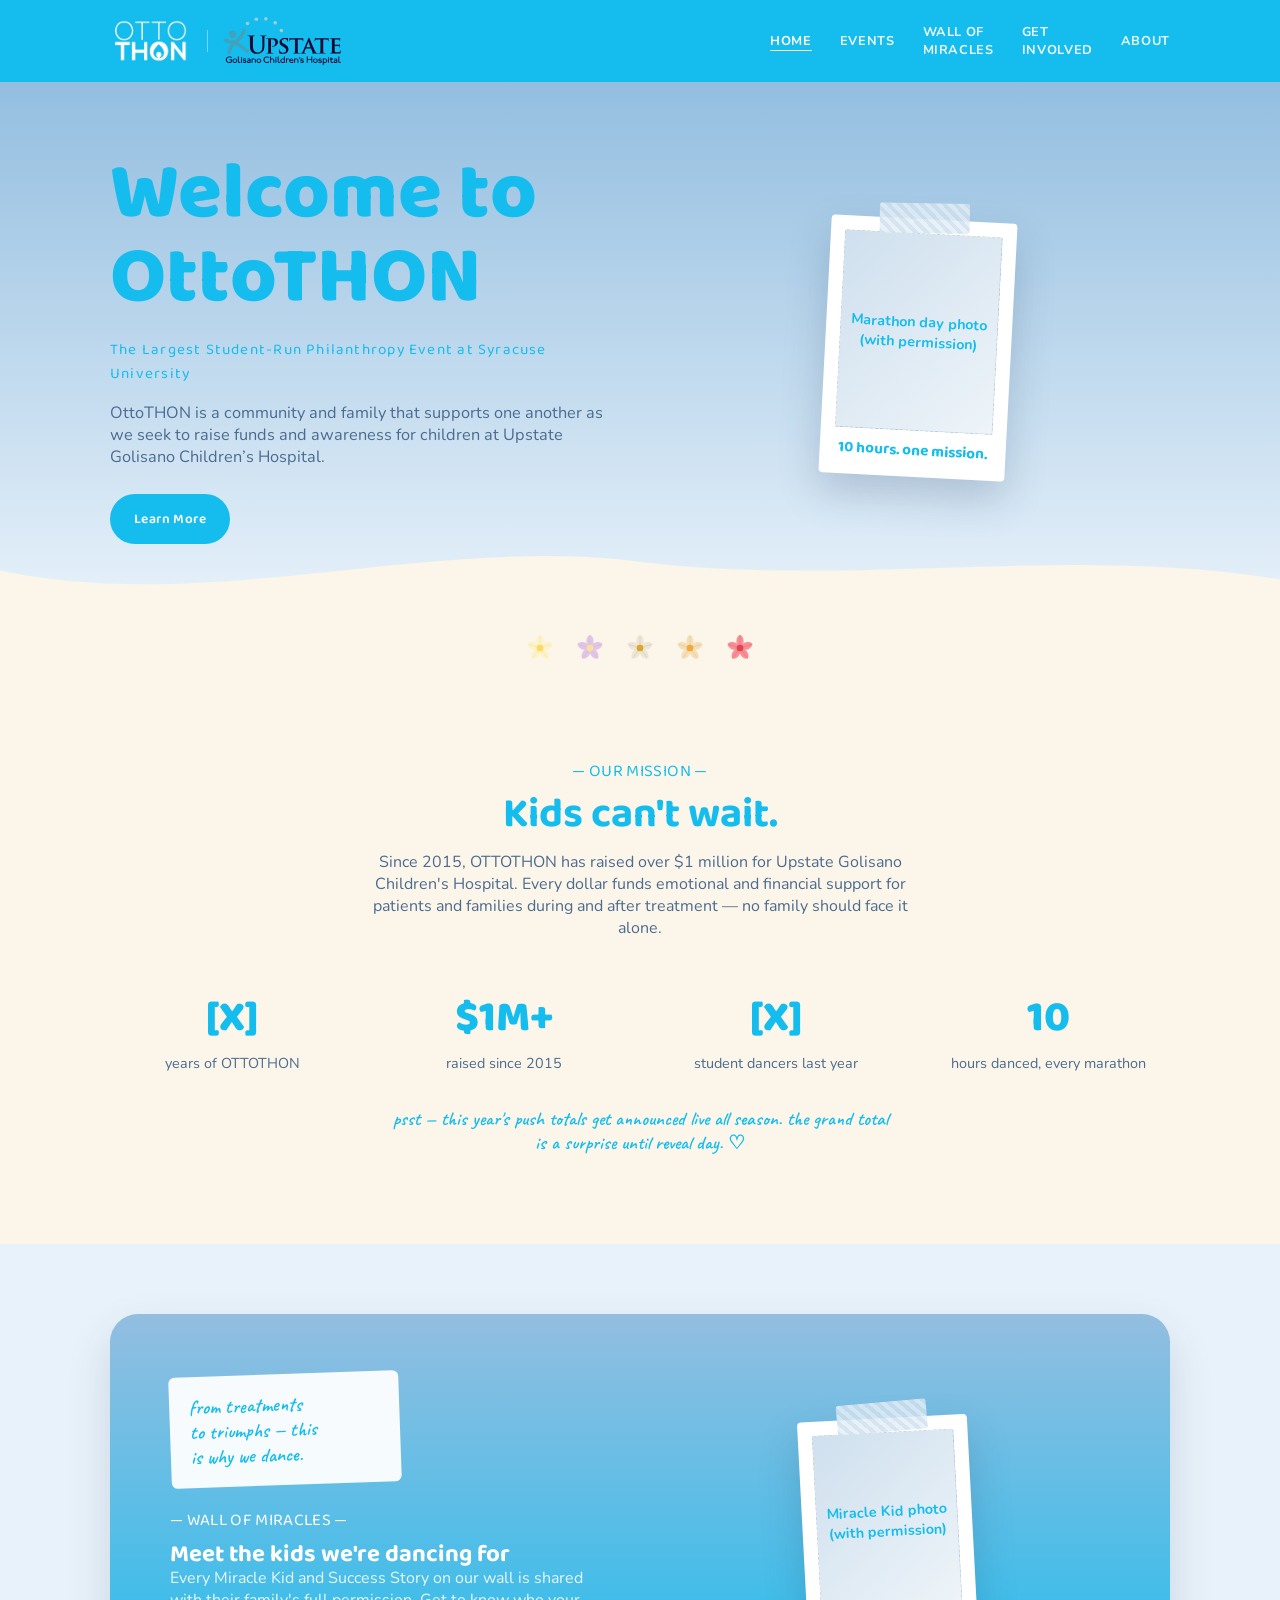
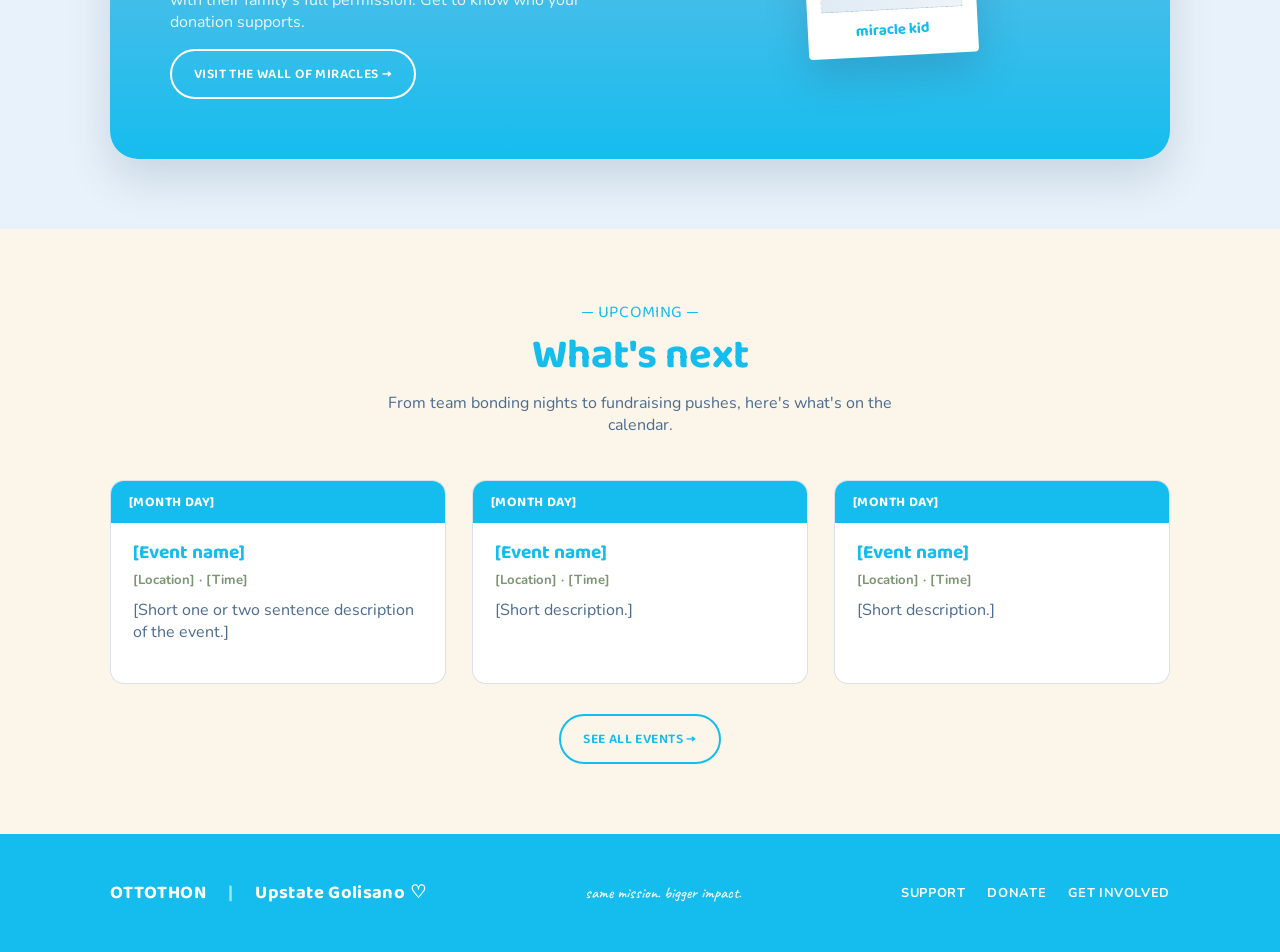
==== index.html @ 4beede55 "first release" ====
<!DOCTYPE html>
<html lang="en">
<head>
<meta charset="UTF-8">
<meta name="viewport" content="width=device-width, initial-scale=1.0">
<title>OTTOTHON — Syracuse University Dance Marathon</title>
<link rel="preconnect" href="https://fonts.googleapis.com">
<link href="https://fonts.googleapis.com/css2?family=Baloo+2:wght@500;600;700;800&family=Caveat:wght@500;600;700&family=Nunito:wght@400;600;700;800&display=swap" rel="stylesheet">
<link rel="stylesheet" href="assets/styles.css">
</head>
<body>

<nav class="top">
  <div class="wrap">
    <div class="brand">
      <img src="../assets/749207705_18607104256026559_2915034686846675361_n.jpg" style="width:13%;height:13%">
      <div class="divider-line"></div>
      <a href="https://www.upstate.edu/gch/">
        <img src="../assets/rwd-golisano-logo.svg" style="width:50%;height:50%">
      </a>
    </div>
    <div class="links">
      <a href="../index.html" data-page="index.html">HOME</a>
      <a href="events.html" data-page="events.html">EVENTS</a>
      <a href="wall-of-miracles.html" data-page="wall-of-miracles.html">WALL OF MIRACLES</a>
      <a href="get-involved.html" data-page="get-involved.html">GET INVOLVED</a>
      <a href="about.html" data-page="about.html">ABOUT</a>
    </div>
  </div>
</nav>

<header class="page-hero" style="padding:70px 0 70px;">

  <div class="wrap">
    <!--<svg class="daisy-flower" style="width:70px; top:1%; left:5%;" viewBox="0 0 100 100"><g fill="#FCF3C7"><path d="M50,50 C33,41 33,10 50,3 C67,10 67,41 50,50 Z"/><path d="M50,50 C33,41 33,10 50,3 C67,10 67,41 50,50 Z" transform="rotate(72 50 50)"/><path d="M50,50 C33,41 33,10 50,3 C67,10 67,41 50,50 Z" transform="rotate(144 50 50)"/><path d="M50,50 C33,41 33,10 50,3 C67,10 67,41 50,50 Z" transform="rotate(216 50 50)"/><path d="M50,50 C33,41 33,10 50,3 C67,10 67,41 50,50 Z" transform="rotate(288 50 50)"/></g><g stroke="#E8B84B" stroke-width="1.4" opacity="0.4" fill="none"><path d="M50,50 L50,8"/><path d="M50,50 L50,8" transform="rotate(72 50 50)"/><path d="M50,50 L50,8" transform="rotate(144 50 50)"/><path d="M50,50 L50,8" transform="rotate(216 50 50)"/><path d="M50,50 L50,8" transform="rotate(288 50 50)"/></g><circle cx="50" cy="50" r="12" fill="#FFD966"/></svg>
    <svg class="daisy-flower" style="width:46px; top:56%; right:7%;" viewBox="0 0 100 100"><g fill="#F98E96"><path d="M50,50 C33,41 33,10 50,3 C67,10 67,41 50,50 Z"/><path d="M50,50 C33,41 33,10 50,3 C67,10 67,41 50,50 Z" transform="rotate(72 50 50)"/><path d="M50,50 C33,41 33,10 50,3 C67,10 67,41 50,50 Z" transform="rotate(144 50 50)"/><path d="M50,50 C33,41 33,10 50,3 C67,10 67,41 50,50 Z" transform="rotate(216 50 50)"/><path d="M50,50 C33,41 33,10 50,3 C67,10 67,41 50,50 Z" transform="rotate(288 50 50)"/></g><g stroke="#B5202A" stroke-width="1.4" opacity="0.4" fill="none"><path d="M50,50 L50,8"/><path d="M50,50 L50,8" transform="rotate(72 50 50)"/><path d="M50,50 L50,8" transform="rotate(144 50 50)"/><path d="M50,50 L50,8" transform="rotate(216 50 50)"/><path d="M50,50 L50,8" transform="rotate(288 50 50)"/></g><circle cx="50" cy="50" r="12" fill="#E0464F"/></svg>
  --> <div class="two-col">
      <div style="position:relative;">
        <h1 style="font-size:clamp(3rem,7vw,5rem); font-weight:800;">Welcome to OttoTHON</h1>
        <div class="eyebrow" style="margin-top:18px; letter-spacing:0.08em;">The Largest Student-Run Philanthropy Event at Syracuse University</div>
        <p style="margin-top:16px; font-size:1.02rem;">OttoTHON is a community and family that supports one another as we seek to raise funds and awareness for children at Upstate Golisano Children’s Hospital. </p>
        <div style="display:flex; gap:14px; flex-wrap:wrap; margin-top:26px;">
          <a href="pages/about.html" class="btn solid">Learn More</a>
        </div>
      </div>
      <div class="polaroid">
        <div class="tape"></div>
        <div class="ph">Marathon day photo<br>(with permission)</div>
        <div class="cap">10 hours. one mission.</div>
      </div>
      
    </div>
  </div>

  <svg class="wave-bottom" viewBox="0 0 1440 90" preserveAspectRatio="none">
    <path d="M0,40 C240,90 480,0 720,30 C960,60 1200,10 1440,50 L1440,90 L0,90 Z" fill="#FBF6E9"/>
  </svg>
</header>
<div class="daisy-divider"><svg class="daisy-flower" style="width:28px; position:static;" viewBox="0 0 100 100"><g fill="#FCF3C7"><path d="M50,50 C33,41 33,10 50,3 C67,10 67,41 50,50 Z"/><path d="M50,50 C33,41 33,10 50,3 C67,10 67,41 50,50 Z" transform="rotate(72 50 50)"/><path d="M50,50 C33,41 33,10 50,3 C67,10 67,41 50,50 Z" transform="rotate(144 50 50)"/><path d="M50,50 C33,41 33,10 50,3 C67,10 67,41 50,50 Z" transform="rotate(216 50 50)"/><path d="M50,50 C33,41 33,10 50,3 C67,10 67,41 50,50 Z" transform="rotate(288 50 50)"/></g><g stroke="#E8B84B" stroke-width="1.4" opacity="0.4" fill="none"><path d="M50,50 L50,8"/><path d="M50,50 L50,8" transform="rotate(72 50 50)"/><path d="M50,50 L50,8" transform="rotate(144 50 50)"/><path d="M50,50 L50,8" transform="rotate(216 50 50)"/><path d="M50,50 L50,8" transform="rotate(288 50 50)"/></g><circle cx="50" cy="50" r="12" fill="#FFD966"/></svg><svg class="daisy-flower" style="width:28px; position:static;" viewBox="0 0 100 100"><g fill="#DFC6E9"><path d="M50,50 C33,41 33,10 50,3 C67,10 67,41 50,50 Z"/><path d="M50,50 C33,41 33,10 50,3 C67,10 67,41 50,50 Z" transform="rotate(72 50 50)"/><path d="M50,50 C33,41 33,10 50,3 C67,10 67,41 50,50 Z" transform="rotate(144 50 50)"/><path d="M50,50 C33,41 33,10 50,3 C67,10 67,41 50,50 Z" transform="rotate(216 50 50)"/><path d="M50,50 C33,41 33,10 50,3 C67,10 67,41 50,50 Z" transform="rotate(288 50 50)"/></g><g stroke="#D9A63B" stroke-width="1.4" opacity="0.4" fill="none"><path d="M50,50 L50,8"/><path d="M50,50 L50,8" transform="rotate(72 50 50)"/><path d="M50,50 L50,8" transform="rotate(144 50 50)"/><path d="M50,50 L50,8" transform="rotate(216 50 50)"/><path d="M50,50 L50,8" transform="rotate(288 50 50)"/></g><circle cx="50" cy="50" r="12" fill="#F7E29C"/></svg><svg class="daisy-flower" style="width:28px; position:static;" viewBox="0 0 100 100"><g fill="#EBE6D6"><path d="M50,50 C33,41 33,10 50,3 C67,10 67,41 50,50 Z"/><path d="M50,50 C33,41 33,10 50,3 C67,10 67,41 50,50 Z" transform="rotate(72 50 50)"/><path d="M50,50 C33,41 33,10 50,3 C67,10 67,41 50,50 Z" transform="rotate(144 50 50)"/><path d="M50,50 C33,41 33,10 50,3 C67,10 67,41 50,50 Z" transform="rotate(216 50 50)"/><path d="M50,50 C33,41 33,10 50,3 C67,10 67,41 50,50 Z" transform="rotate(288 50 50)"/></g><g stroke="#B4801E" stroke-width="1.4" opacity="0.4" fill="none"><path d="M50,50 L50,8"/><path d="M50,50 L50,8" transform="rotate(72 50 50)"/><path d="M50,50 L50,8" transform="rotate(144 50 50)"/><path d="M50,50 L50,8" transform="rotate(216 50 50)"/><path d="M50,50 L50,8" transform="rotate(288 50 50)"/></g><circle cx="50" cy="50" r="12" fill="#DDA52C"/></svg><svg class="daisy-flower" style="width:28px; position:static;" viewBox="0 0 100 100"><g fill="#F5DFB8"><path d="M50,50 C33,41 33,10 50,3 C67,10 67,41 50,50 Z"/><path d="M50,50 C33,41 33,10 50,3 C67,10 67,41 50,50 Z" transform="rotate(72 50 50)"/><path d="M50,50 C33,41 33,10 50,3 C67,10 67,41 50,50 Z" transform="rotate(144 50 50)"/><path d="M50,50 C33,41 33,10 50,3 C67,10 67,41 50,50 Z" transform="rotate(216 50 50)"/><path d="M50,50 C33,41 33,10 50,3 C67,10 67,41 50,50 Z" transform="rotate(288 50 50)"/></g><g stroke="#C77E1E" stroke-width="1.4" opacity="0.4" fill="none"><path d="M50,50 L50,8"/><path d="M50,50 L50,8" transform="rotate(72 50 50)"/><path d="M50,50 L50,8" transform="rotate(144 50 50)"/><path d="M50,50 L50,8" transform="rotate(216 50 50)"/><path d="M50,50 L50,8" transform="rotate(288 50 50)"/></g><circle cx="50" cy="50" r="12" fill="#F2A93C"/></svg><svg class="daisy-flower" style="width:28px; position:static;" viewBox="0 0 100 100"><g fill="#F98E96"><path d="M50,50 C33,41 33,10 50,3 C67,10 67,41 50,50 Z"/><path d="M50,50 C33,41 33,10 50,3 C67,10 67,41 50,50 Z" transform="rotate(72 50 50)"/><path d="M50,50 C33,41 33,10 50,3 C67,10 67,41 50,50 Z" transform="rotate(144 50 50)"/><path d="M50,50 C33,41 33,10 50,3 C67,10 67,41 50,50 Z" transform="rotate(216 50 50)"/><path d="M50,50 C33,41 33,10 50,3 C67,10 67,41 50,50 Z" transform="rotate(288 50 50)"/></g><g stroke="#B5202A" stroke-width="1.4" opacity="0.4" fill="none"><path d="M50,50 L50,8"/><path d="M50,50 L50,8" transform="rotate(72 50 50)"/><path d="M50,50 L50,8" transform="rotate(144 50 50)"/><path d="M50,50 L50,8" transform="rotate(216 50 50)"/><path d="M50,50 L50,8" transform="rotate(288 50 50)"/></g><circle cx="50" cy="50" r="12" fill="#E0464F"/></svg></div>

<section class="section">
  <div class="wrap">
    <div class="section-head center">
      <div class="eyebrow">— OUR MISSION —</div>
      <h2>Kids can't wait.</h2>
      <p class="center">Since 2015, OTTOTHON has raised over $1 million for Upstate Golisano Children's Hospital. Every dollar funds emotional and financial support for patients and families during and after treatment — no family should face it alone.</p>
    </div>

    <div class="impact-grid">
      <div class="impact-item"><div class="n">[X]</div><div class="l">years of OTTOTHON</div></div>
      <div class="impact-item"><div class="n">$1M+</div><div class="l">raised since 2015</div></div>
      <div class="impact-item"><div class="n">[X]</div><div class="l">student dancers last year</div></div>
      <div class="impact-item"><div class="n">10</div><div class="l">hours danced, every marathon</div></div>
    </div>
    <p class="impact-note center">psst — this year's push totals get announced live all season. the grand total is a surprise until reveal day. ♡</p>
  </div>
</section>

<section class="section alt">
  <div class="wrap">
    <div class="panel">
      <div class="two-col">
        <div>
          <div class="sticky-note">from treatments<br>to triumphs — this<br>is why we dance.</div>
          <div class="eyebrow" style="color:var(--white);">— WALL OF MIRACLES —</div>
          <h2>Meet the kids we're dancing for</h2>
          <p>Every Miracle Kid and Success Story on our wall is shared with their family's full permission. Get to know who your donation supports.</p>
          <a href="pages/wall-of-miracles.html" class="btn" style="border-color:#fff; color:#fff;">VISIT THE WALL OF MIRACLES →</a>
        </div>
        <div class="polaroid tilt-left" style="transform:rotate(-3deg);">
          <div class="tape"></div>
          <div class="ph" style="color:var(--sky-deep);">Miracle Kid photo<br>(with permission)</div>
          <div class="cap">miracle kid</div>
        </div>
      </div>
    </div>
  </div>
</section>

<section class="section">
  <div class="wrap">
    <div class="section-head center">
      <div class="eyebrow">— UPCOMING —</div>
      <h2>What's next</h2>
      <p class="center">From team bonding nights to fundraising pushes, here's what's on the calendar.</p>
    </div>
    <div class="grid-3">
      <div class="event-card">
        <div class="date-strip">[MONTH DAY]</div>
        <div class="body">
          <h3>[Event name]</h3>
          <div class="meta">[Location] · [Time]</div>
          <p>[Short one or two sentence description of the event.]</p>
        </div>
      </div>
      <div class="event-card">
        <div class="date-strip">[MONTH DAY]</div>
        <div class="body">
          <h3>[Event name]</h3>
          <div class="meta">[Location] · [Time]</div>
          <p>[Short description.]</p>
        </div>
      </div>
      <div class="event-card">
        <div class="date-strip">[MONTH DAY]</div>
        <div class="body">
          <h3>[Event name]</h3>
          <div class="meta">[Location] · [Time]</div>
          <p>[Short description.]</p>
        </div>
      </div>
    </div>
    <div class="center" style="margin-top:30px;">
      <a href="pages/events.html" class="btn">SEE ALL EVENTS →</a>
    </div>
  </div>
</section>

<footer>
  <div class="wrap">
    <div class="brand">OTTOTHON <span style="opacity:0.6; margin:0 8px;">|</span> Upstate Golisano ♡</div>
    <div class="scribble" style="color:#fff; opacity:0.9;">same mission. bigger impact.</div>
    <div class="foot-links">
      <a href="#">SUPPORT</a>
      <a href="#">DONATE</a>
      <a href="pages/get-involved.html">GET INVOLVED</a>
    </div>
  </div>
</footer>

<script src="assets/main.js"></script>
</body>
</html>
---- assets/styles.css ----
/* =========================================================
   OTTOTHON — shared design system
   Palette + type + components used across every page
   ========================================================= */

:root{
  --sky-deep:#15bdee;
  --sky:#93BEE0;
  --sky-soft:#C7E0F1;
  --sky-pale:#E8F2FA;
  --cream:#FBF6E9;
  --ink:#28456A;
  --ink-soft:#4C6B8F;
  --gold:#F76900;
  --sage:#7C9473;
  --white:#ffffff;
  --line:rgba(40,69,106,0.16);
  --shadow:0 20px 44px rgba(40,69,106,0.16);
  --cmn-blue: ;
}

*{ box-sizing:border-box; }

html{ scroll-behavior:smooth; }

body{
  margin:0;
  font-family:'Nunito',sans-serif;
  color:var(--ink);
  background:var(--cream);
  -webkit-font-smoothing:antialiased;
}

h1,h2,h3,.hand-title{
  font-family:'Baloo 2', sans-serif;
  color:var(--sky-deep);
  margin:0;
  line-height:1.05;
}

.scribble{ font-family:'Caveat', cursive; color:var(--sky-deep); font-weight:600; }

p{ margin:0 0 1em; max-width:56ch; color:var(--ink-soft); }

a{ text-decoration:none; color:inherit; }

img{ display:block; max-width:100%; }

.wrap{ max-width:1180px; margin:0 auto; padding:0 clamp(20px,5vw,60px); }
.center{ text-align:center; margin-left:auto; margin-right:auto; }

.eyebrow{
  font-family:'Baloo 2',sans-serif;
  color:var(--sky-deep);
  font-size:1.05rem;
  margin-bottom:8px;
  letter-spacing:0.02em;
}

.btn{
  display:inline-flex; align-items:center; gap:8px;
  border:2px solid var(--sky-deep);
  color:var(--sky-deep);
  font-family:'Baloo 2', sans-serif;
  font-weight:600;
  font-size:0.85rem;
  letter-spacing:0.03em;
  padding:12px 22px;
  border-radius:100px;
  background:transparent;
  cursor:pointer;
  transition:background .18s, color .18s;
}
.btn:hover{ background:var(--sky-deep); color:var(--white); }
.btn.solid{ background:var(--sky-deep); color:var(--white); }
.btn.solid:hover{ background:var(--ink); }
.btn.gold{ border-color:var(--gold); color:#8a6415; }
.btn.gold:hover{ background:var(--gold); color:var(--ink); }

/* ---------- daisy motif (reused everywhere) ---------- */
.daisy-flower{ position:absolute; pointer-events:none; height:auto; }

/* row of little daisies used as a section divider */
.daisy-divider{
  display:flex;
  justify-content:center;
  align-items:center;
  gap:22px;
  padding:20px 0 26px;
  background:var(--cream);
  flex-wrap:wrap;
}
.daisy-divider .daisy-flower{ position:static; }

/* ---------- NAV ---------- */
nav.top{
  background:var(--sky-deep);
  color:var(--white);
  padding:16px 0;
  position:sticky;
  top:0;
  z-index:30;
}
nav.top .wrap{ display:flex; align-items:center; justify-content:space-between; gap:20px; }
.brand{ display:flex; align-items:center; gap:14px; font-family:'Baloo 2',sans-serif; font-weight:700; font-size:1.15rem; letter-spacing:0.02em; }
.brand .divider-line{ width:1px; height:22px; background:rgba(255,255,255,0.4); }
.brand small{ font-weight:600; font-size:0.78rem; display:block; letter-spacing:0.04em; line-height:1.25; }
nav.top .links{ display:flex; align-items:center; gap:28px; font-size:0.8rem; font-weight:700; letter-spacing:0.05em; }
nav.top .links a{ opacity:0.92; }
nav.top .links a.active, nav.top .links a:hover{ opacity:1; text-decoration:underline; text-underline-offset:5px; }
nav.top .nav-daisy{ width:26px; height:26px; flex:none; }
@media (max-width:880px){ nav.top .links a:not(.icon-daisy){ display:none; } }

/* ---------- PAGE HERO (shared across inner pages) ---------- */
.page-hero{
  background:linear-gradient(180deg, var(--sky) 0%, var(--sky-pale) 100%);
  padding:64px 0 56px;
  position:relative;
  overflow:hidden;
}
.page-hero .eyebrow{ font-size:0.95rem; }
.page-hero h1{ font-size:clamp(2.4rem,6vw,3.6rem); }
.page-hero p{ margin-top:14px; font-size:1.02rem; }
.wave-bottom{ display:block; width:100%; line-height:0; position:absolute; left:0; right:0; bottom:-1px; }

/* ---------- generic section rhythm ---------- */
.section{ padding:70px 0; position:relative; }
.section.alt{ background:var(--sky-pale); }
.section-head{ margin-bottom:44px; max-width:640px; }
.section-head h2{ font-size:clamp(1.9rem,4.5vw,2.6rem); font-weight:700; }
.section-head p{ margin-top:14px; font-size:1rem; }

/* rounded inset panel (used for the "Success Stories" style band) */
.panel{
  background:linear-gradient(180deg, var(--sky) 0%, var(--sky-deep) 100%);
  border-radius:28px;
  padding:clamp(30px,5vw,60px);
  box-shadow:var(--shadow);
  color:var(--white);
}
.panel h2{ color:var(--white); }
.panel p{ color:rgba(255,255,255,0.88); }
.panel .sticky-note{
  background:rgba(255,255,255,0.94);
  color:var(--sky-deep);
  border-radius:6px;
  padding:18px 20px;
  font-family:'Caveat', cursive;
  font-size:1.25rem;
  font-weight:600;
  max-width:230px;
  transform:rotate(-2deg);
  margin-bottom:22px;
}

/* ---------- polaroid / photo card ---------- */
.polaroid{
  background:var(--white);
  padding:14px 14px 46px;
  border-radius:4px;
  box-shadow:0 18px 40px rgba(40,69,106,0.22);
  transform:rotate(3deg);
  position:relative;
  max-width:340px;
  margin:0 auto;
}
.polaroid.tilt-left{ transform:rotate(-3deg); }
.polaroid .ph{
  aspect-ratio:4/5;
  background:linear-gradient(135deg,#cfe0ee,#eef4f9);
  border:1px dashed var(--line);
  display:flex; align-items:center; justify-content:center;
  color:var(--sky-deep); font-weight:700; font-size:0.9rem; text-align:center; padding:10px;
  border-radius:2px;
}
.polaroid .cap{
  position:absolute; bottom:14px; left:0; right:0; text-align:center;
  font-family:'Baloo 2',sans-serif; color:var(--sky-deep); font-weight:700; font-size:0.95rem;
}
.tape{
  position:absolute; top:-16px; left:50%; transform:translateX(-50%) rotate(-2deg);
  width:90px; height:30px;
  background:repeating-linear-gradient(45deg,#cfe0ee,#cfe0ee 4px,#e4eef7 4px,#e4eef7 8px);
  opacity:0.85; border-radius:2px;
}

/* ---------- circular photo row (Miracle Kids carousel) ---------- */
.carousel{ position:relative; }
.carousel-row{
  display:flex; gap:34px; overflow-x:auto; padding:10px 4px 20px;
  scroll-snap-type:x mandatory;
  scrollbar-width:thin;
}
.carousel-item{ flex:0 0 150px; text-align:center; scroll-snap-align:start; }
.carousel-item .circle{
  width:150px; height:150px; border-radius:50%;
  background:linear-gradient(135deg,#dbe9f5,#f3f8fb);
  border:3px solid var(--sky);
  display:flex; align-items:center; justify-content:center;
  color:var(--sky-deep); font-weight:700; font-size:0.8rem; text-align:center; padding:10px;
  margin:0 auto 14px;
}
.carousel-item .name{ font-family:'Baloo 2',sans-serif; font-weight:700; color:var(--sky-deep); font-size:1.05rem; }
.carousel-arrow{
  position:absolute; top:50%; transform:translateY(-50%);
  width:42px; height:42px; border-radius:50%;
  background:var(--white); border:2px solid var(--sky);
  color:var(--sky-deep); font-size:1.1rem;
  display:flex; align-items:center; justify-content:center;
  cursor:pointer; box-shadow:0 8px 18px rgba(40,69,106,0.14);
  z-index:2;
}
.carousel-arrow.prev{ left:-6px; }
.carousel-arrow.next{ right:-6px; }
@media (max-width:640px){ .carousel-arrow{ display:none; } }

/* ---------- hangtag ---------- */
.tag{
  background:var(--sky-pale);
  border:2px solid var(--sky);
  border-radius:8px;
  padding:34px 24px;
  text-align:center;
  max-width:220px;
  position:relative;
  transform:rotate(-4deg);
}
.tag:before{
  content:''; position:absolute; top:-12px; left:50%; transform:translateX(-50%);
  width:16px; height:16px; border-radius:50%; border:2px solid var(--sky-deep); background:var(--cream);
}
.tag .t1{ font-family:'Baloo 2',sans-serif; font-weight:700; color:var(--sky-deep); font-size:1.3rem; }

/* small blue "why they do it" list panel */
.list-panel{
  background:var(--sky-pale);
  border:1px solid var(--line);
  border-radius:14px;
  padding:22px 24px;
  max-width:230px;
}
.list-panel .lp-title{ font-family:'Baloo 2',sans-serif; color:var(--sky-deep); font-weight:700; font-size:0.95rem; margin-bottom:10px; }
.list-panel ul{ list-style:none; margin:0; padding:0; font-family:'Caveat', cursive; font-size:1.15rem; color:var(--sky-deep); font-weight:600; }
.list-panel li{ margin-bottom:6px; }

/* ---------- generic card ---------- */
.main-card{
  background:var(--white);
  border:1px solid var(--line);
  border-radius:14px;
  padding:22px 24px;
}

.card{
  background:var(--white);
  border:1px solid var(--line);
  border-radius:14px;
  padding:22px 24px;
}
.card .nm{ font-family:'Baloo 2',sans-serif; font-weight:700; color:var(--sky-deep); font-size:0.98rem; }
.card .rl{ font-size:0.78rem; font-weight:700; color:var(--sage); margin-bottom:6px; letter-spacing:0.03em; }

/* ---------- event card ---------- */
.event-card{
  background:var(--white);
  border:1px solid var(--line);
  border-radius:14px;
  overflow:hidden;
  display:flex;
  flex-direction:column;
}
.event-card .date-strip{
  background:var(--sky-deep); color:var(--white);
  font-family:'Baloo 2',sans-serif; font-weight:700;
  padding:10px 18px; font-size:0.85rem; letter-spacing:0.03em;
}
.event-card .body{ padding:20px 22px 24px; }
.event-card h3{ font-size:1.2rem; margin-bottom:8px; }
.event-card .meta{ font-size:0.82rem; color:var(--sage); font-weight:700; margin-bottom:10px; }

/* ---------- impact stats ---------- */
.impact-grid{ display:grid; grid-template-columns:repeat(auto-fit,minmax(180px,1fr)); gap:28px; }
.impact-item{ text-align:center; }
.impact-item .n{ font-family:'Baloo 2',sans-serif; font-weight:800; font-size:clamp(2.1rem,4.5vw,2.7rem); color:var(--sky-deep); }
.impact-item .l{ font-size:0.9rem; color:var(--ink-soft); max-width:none; }
.impact-note{ margin-top:34px; text-align:center; font-family:'Caveat',cursive; font-size:1.2rem; color:var(--sky-deep); font-weight:600; }

/* ---------- footer ---------- */
footer{ background:var(--sky-deep); color:var(--white); padding:44px 0; }
footer .wrap{ display:flex; justify-content:space-between; align-items:center; flex-wrap:wrap; gap:16px; }
footer .foot-links{ display:flex; gap:22px; font-size:0.8rem; font-weight:700; letter-spacing:0.05em; }

/* ---------- responsive grids used on multiple pages ---------- */
.two-col{ display:grid; grid-template-columns:1fr 1fr; gap:50px; align-items:center; }
@media (max-width:820px){ .two-col{ grid-template-columns:1fr; } }

.grid-3{ display:grid; grid-template-columns:repeat(auto-fit,minmax(260px,1fr)); gap:26px; }
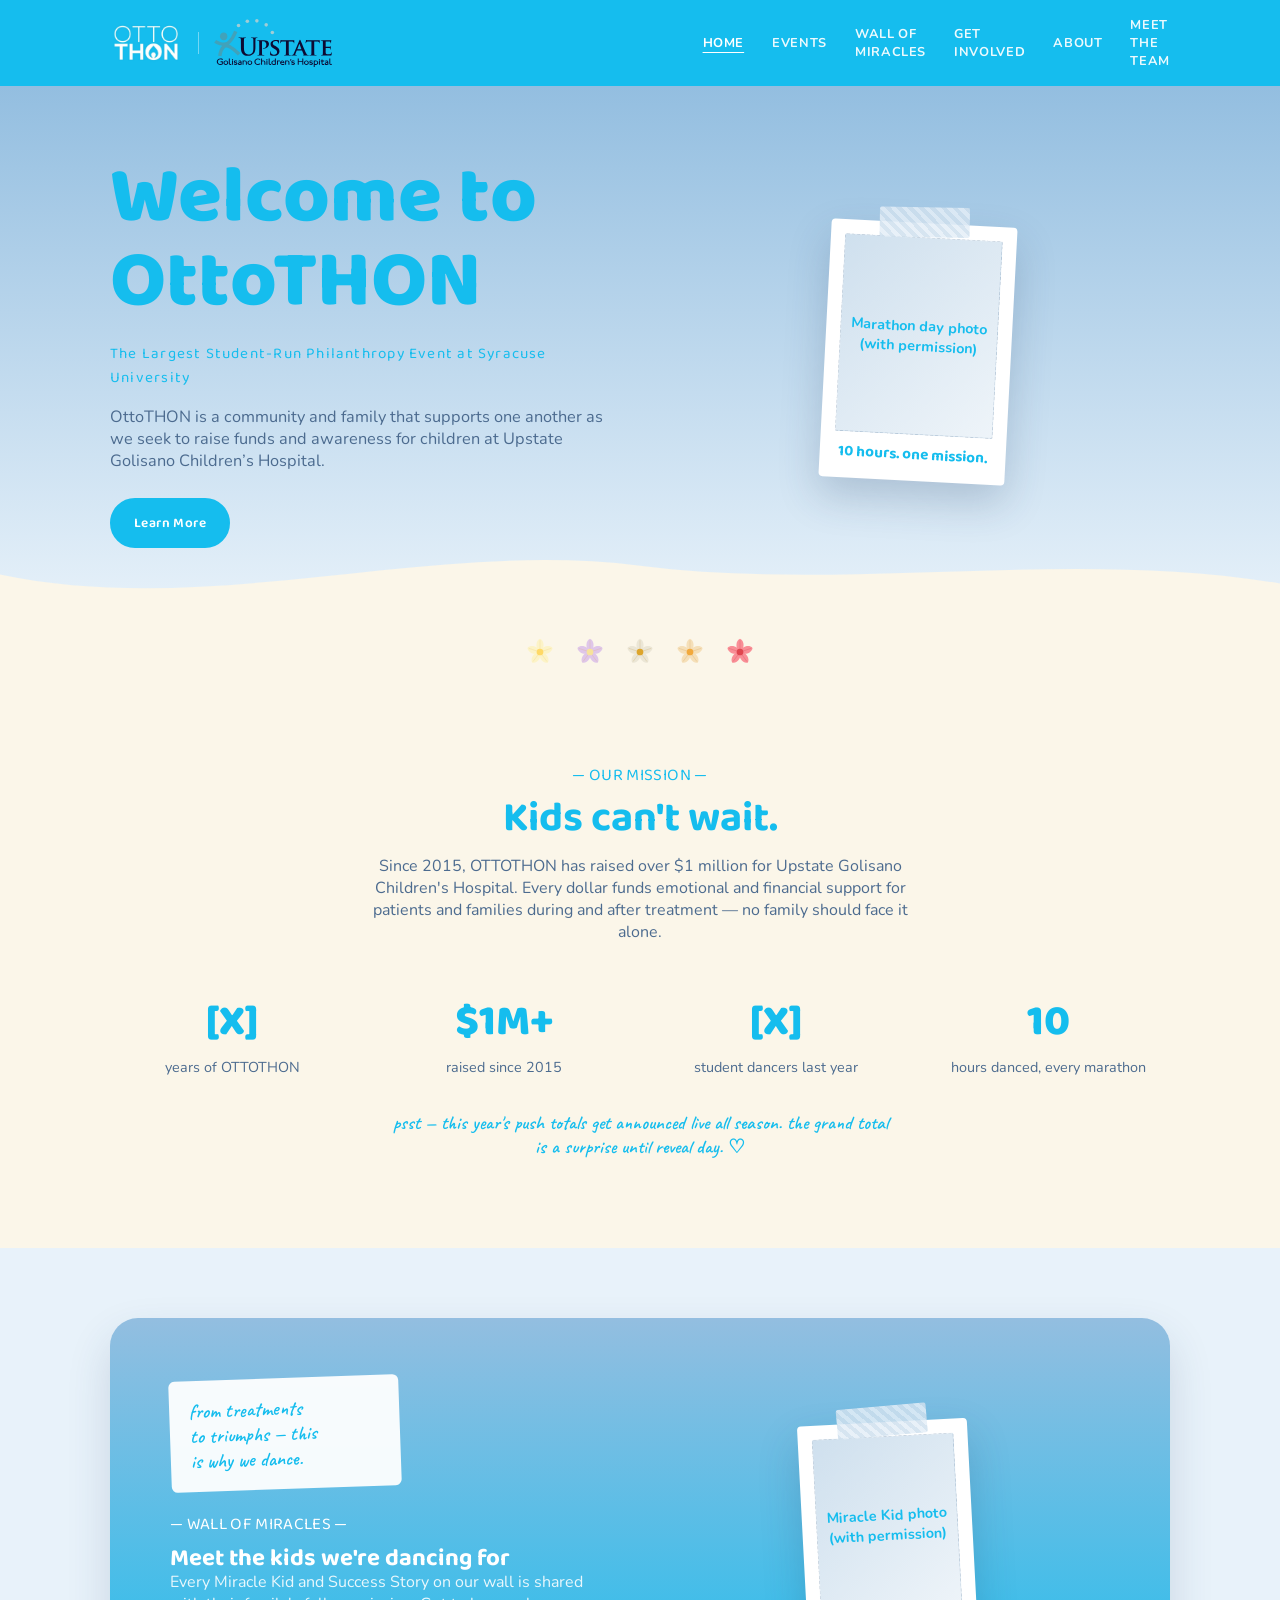
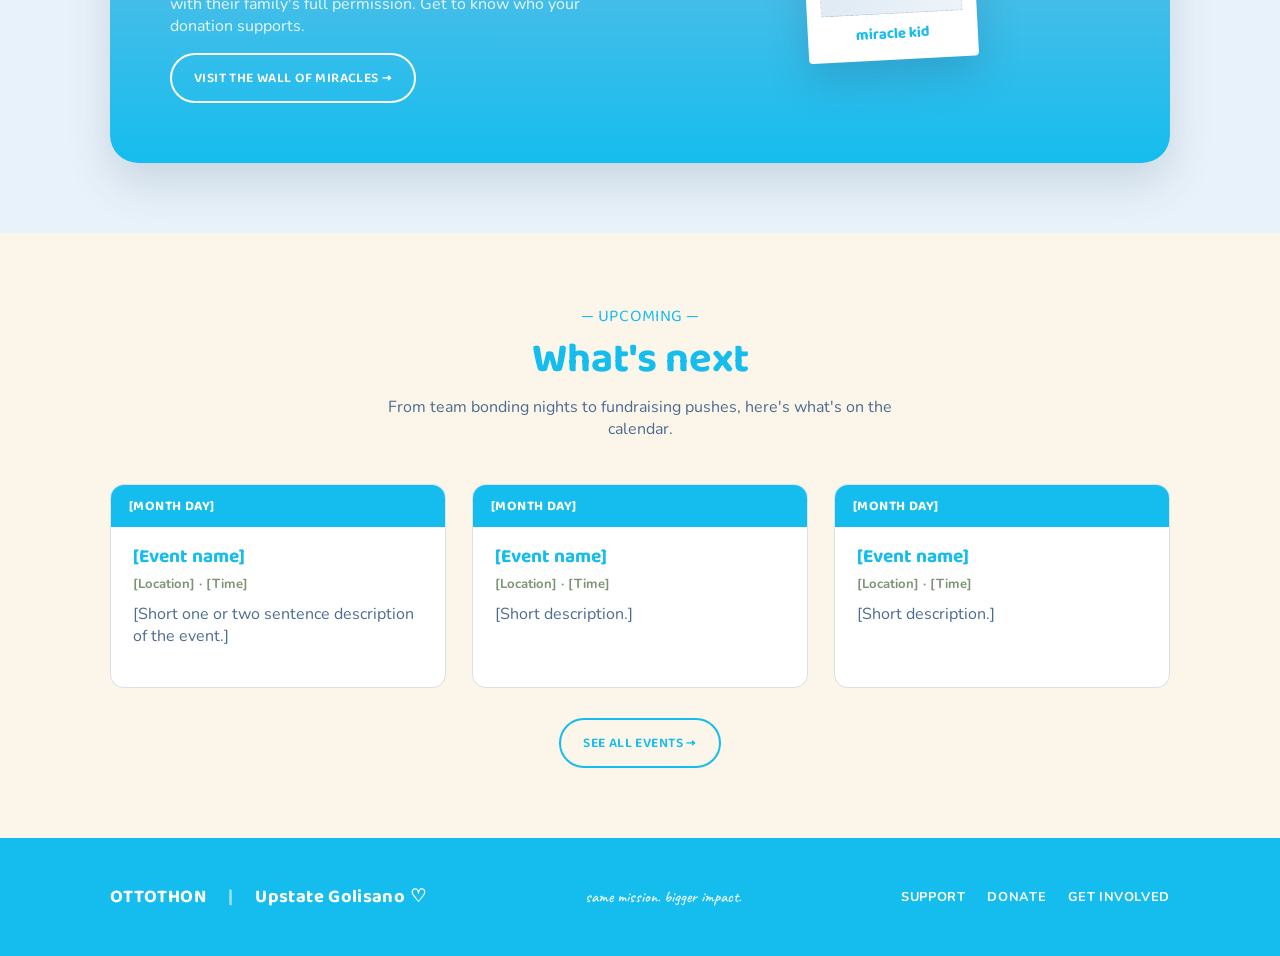
==== commit 1a0986c4: "fixes links" ====
--- a/index.html
+++ b/index.html
@@ -20,11 +20,12 @@
       </a>
     </div>
     <div class="links">
-      <a href="../index.html" data-page="index.html">HOME</a>
-      <a href="events.html" data-page="events.html">EVENTS</a>
-      <a href="wall-of-miracles.html" data-page="wall-of-miracles.html">WALL OF MIRACLES</a>
-      <a href="get-involved.html" data-page="get-involved.html">GET INVOLVED</a>
-      <a href="about.html" data-page="about.html">ABOUT</a>
+      <a href="./index.html" data-page="index.html">HOME</a>
+      <a href="pages/events.html" data-page="events.html">EVENTS</a>
+      <a href="pages/wall-of-miracles.html" data-page="wall-of-miracles.html">WALL OF MIRACLES</a>
+      <a href="pages/get-involved.html" data-page="get-involved.html">GET INVOLVED</a>
+      <a href="pages/about.html" data-page="about.html">ABOUT</a>
+      <a href="pages/meet-the-team.html" data-page="meet-the-team.html">MEET THE TEAM</a>
     </div>
   </div>
 </nav>
